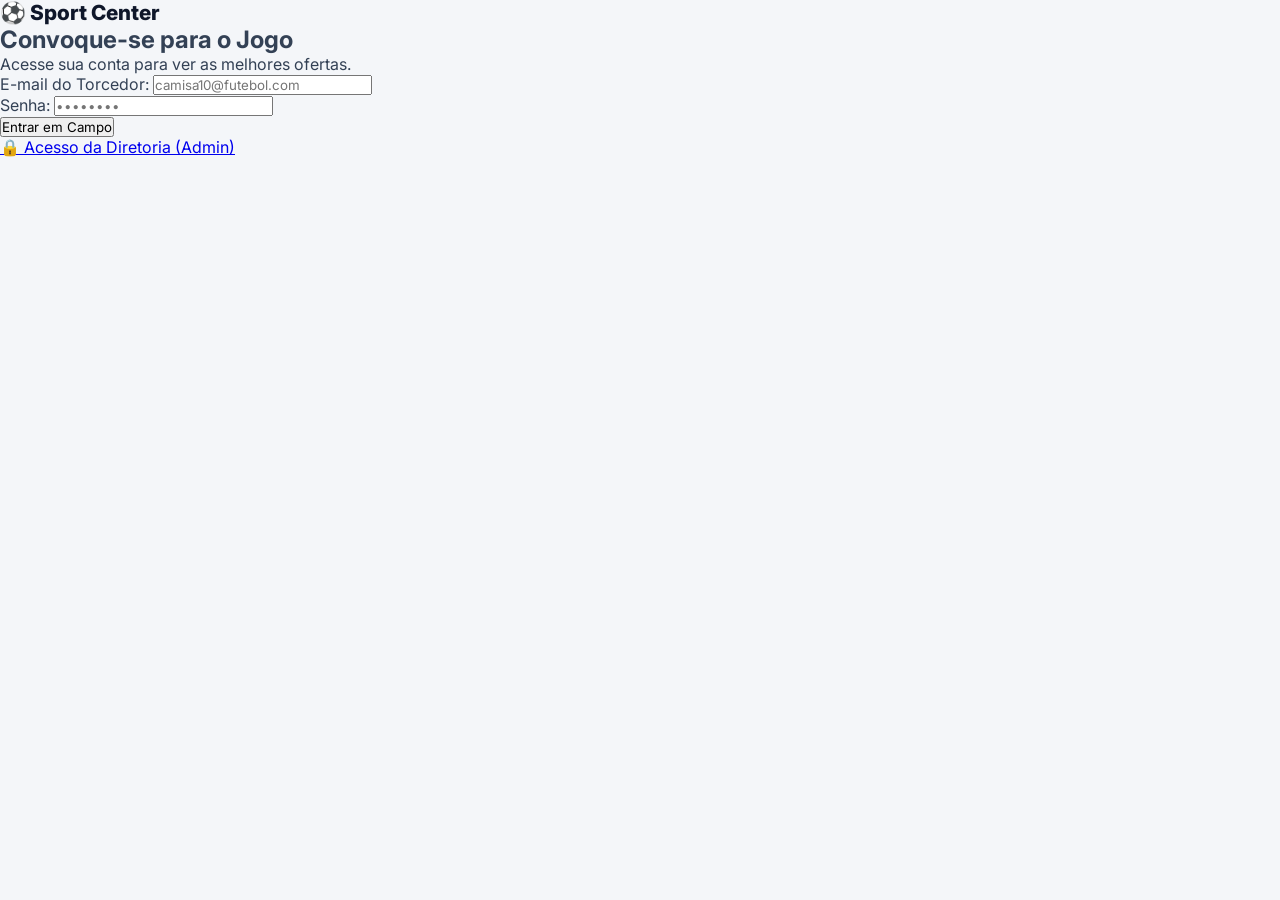
==== index.html @ 6cf95541 "AttIndex" ====
<!DOCTYPE html>
<html lang="pt-BR">
<head>
  <meta charset="UTF-8">
  <meta name="viewport" content="width=device-width, initial-scale=1.0">
  <title>Sport Center | Login</title>
  
  <link rel="stylesheet" href="css/style.css">
  <script src="js/login.js" defer></script>
</head>
<body>
  <header class="header-login">
    <div class="logo">⚽ Sport Center</div>
  </header>

  <main class="main-login">
    <section class="container-login">
      <h1>Convoque-se para o Jogo</h1>
      <p>Acesse sua conta para ver as melhores ofertas.</p>
      
      <form id="form-login">
        <div class="grupo-input">
          <label for="input-email">E-mail do Torcedor:</label>
          <input type="email" id="input-email" placeholder="camisa10@futebol.com" required>
        </div>
        
        <div class="grupo-input">
          <label for="input-senha">Senha:</label>
          <input type="password" id="input-senha" placeholder="••••••••" required>
        </div>
        
        <div id="msg-erro-login" class="mensagem-erro oculto"></div>
        
        <button type="submit" id="btn-login" class="btn-primario">Entrar em Campo</button>
      </form>

      <div class="acesso-admin">
        <a href="admin.html" id="link-admin">🔒 Acesso da Diretoria (Admin)</a>
      </div>
    </section>
  </main>
</body>
</html>
---- css/style.css ----
@import url('https://fonts.googleapis.com/css2?family=Inter:wght@400;500;600;700;800&display=swap');

* {
    margin: 0;
    padding: 0;
    box-sizing: border-box;
    font-family: 'Inter', sans-serif;
}

body {
    background: #f4f6f9;
    color: #334155;
    min-height: 100vh;
}

/* =========================================
   CABEÇALHO PERFEITO (ESQUERDA, MEIO, DIREITA)
   ========================================= */
.header-loja {
    background: #ffffff;
    padding: 15px 40px;
    display: flex;
    justify-content: space-between; /* Afasta os 3 blocos filhos nas pontas */
    align-items: center;
    position: sticky;
    top: 0;
    z-index: 100;
    border-bottom: 1px solid #e2e8f0;
    box-shadow: 0 2px 10px rgba(0,0,0,0.03);
}

.logo {
    font-size: 1.3rem;
    font-weight: 800;
    color: #0f172a;
    display: flex;
    align-items: center;
    gap: 8px;
    flex: 1; /* Distribuição justa */
}

.menu-categorias {
    display: flex;
    gap: 20px;
    align-items: center;
    justify-content: center;
    flex: 2; /* Dá mais espaço para os filtros ficarem centralizados */
}

.categoria {
    background: transparent;
    color: #64748b;
    border: none;
    font-size: 0.9rem;
    font-weight: 600;
    cursor: pointer;
    padding-bottom: 4px;
    border-bottom: 2px solid transparent;
    transition: all 0.2s ease;
}

.categoria:hover, .categoria.ativa {
    color: #0f172a;
}

.categoria.ativa {
    border-bottom: 2px solid #16a34a;
}

.acoes-header {
    display: flex;
    align-items: center;
    justify-content: flex-end;
    gap: 15px;
    flex: 1; /* Distribuição justa */
}

/* Botão voltar para loja (Alinhado à direita no Carrinho) */
.btn-voltar-loja {
    background: transparent;
    color: #16a34a;
    border: 2px solid #16a34a;
    padding: 8px 16px;
    border-radius: 6px;
    font-weight: 700;
    font-size: 0.85rem;
    cursor: pointer;
    transition: 0.2s;
}

.btn-voltar-loja:hover {
    background: #16a34a;
    color: white;
}

/* Elementos de Pesquisa e Carrinho */
.pesquisa {
    display: flex;
    align-items: center;
    background: #f1f5f9;
    border-radius: 50px;
    padding: 6px 14px;
    border: 1px solid #e2e8f0;
}

#campo-pesquisa {
    background: transparent;
    border: none;
    color: #0f172a;
    outline: none;
    width: 160px;
    font-size: 0.85rem;
}

#btn-pesquisar {
    background: transparent;
    border: none;
    cursor: pointer;
}

.btn-carrinho {
    background: #f1f5f9;
    border: 1px solid #e2e8f0;
    border-radius: 50%;
    width: 40px;
    height: 40px;
    display: flex;
    justify-content: center;
    align-items: center;
    font-size: 1rem;
    cursor: pointer;
    position: relative;
    color: #0f172a;
}

.badge {
    position: absolute;
    top: -5px;
    right: -5px;
    background: #ef4444;
    color: #ffffff;
    font-size: 0.7rem;
    font-weight: 700;
    width: 18px;
    height: 18px;
    display: flex;
    justify-content: center;
    align-items: center;
    border-radius: 50%;
}

/* =========================================
   VITRINE E CARTÕES (ALINHAMENTO EM ESQUADRO)
   ========================================= */
.main-vitrine {
    padding: 40px 20px;
    max-width: 1100px;
    margin: 0 auto;
    width: 100%;
}

.grid-vitrine {
    display: grid;
    grid-template-columns: repeat(3, 1fr);
    gap: 30px;
    width: 100%;
}

.card-produto {
    background: #ffffff;
    border: 1px solid #e2e8f0;
    border-radius: 12px;
    padding: 16px;
    display: flex;
    flex-direction: column;
    height: 100%; /* Força cartões da mesma linha a terem o mesmo tamanho */
    box-shadow: 0 4px 6px -1px rgba(0, 0, 0, 0.05);
}

.img-produto {
    width: 100%;
    aspect-ratio: 1 / 1;
    object-fit: contain;
    background: #ffffff;
    margin-bottom: 15px;
}

.info-produto {
    display: flex;
    flex-direction: column;
    flex-grow: 1; /* Ocupa o espaço intermediário */
}

.detalhes h3 {
    font-size: 0.95rem;
    font-weight: 700;
    color: #0f172a;
    margin-bottom: 6px;
}

.descricao-produto {
    font-size: 0.8rem;
    color: #64748b;
    margin-bottom: 15px;
    line-height: 1.4;
}

/* Força todo o bloco de preço/botão a ir para o chão do card */
.acoes {
    margin-top: auto; 
    display: flex;
    flex-direction: column;
    gap: 10px;
    border-top: 1px solid #f1f5f9;
    padding-top: 12px;
}

.acoes label {
    font-size: 0.75rem;
    font-weight: 600;
    color: #64748b;
}

.select-tamanho {
    width: 100%;
    background: #ffffff;
    border: 1px solid #cbd5e1;
    padding: 6px;
    border-radius: 6px;
    font-size: 0.8rem;
    font-weight: 600;
    color: #0f172a;
}

.preco-produto {
    font-size: 1.15rem;
    font-weight: 800;
    color: #16a34a;
}

.btn-adicionar-carrinho {
    background: #16a34a;
    color: #ffffff;
    border: none;
    padding: 10px;
    border-radius: 6px;
    font-weight: 700;
    font-size: 0.85rem;
    cursor: pointer;
    transition: 0.2s;
    width: 100%;
}

.btn-adicionar-carrinho:hover {
    background: #15803d;
}

/* =========================================
   ELEMENTOS DO CARRINHO (ESTILIZAÇÃO)
   ========================================= */
.item-carrinho {
    display: flex;
    align-items: center;
    justify-content: space-between;
    background: #ffffff;
    padding: 16px;
    border-radius: 10px;
    margin-bottom: 15px;
    border: 1px solid #e2e8f0;
}

.img-mini {
    width: 70px;
    height: 70px;
    object-fit: contain;
    background: #ffffff;
    border-radius: 6px;
    border: 1px solid #e2e8f0;
}

.detalhes-item {
    flex-grow: 1;
    margin-left: 20px;
}

.detalhes-item h4 {
    font-size: 0.95rem;
    color: #0f172a;
    margin-bottom: 4px;
}

.detalhes-item p {
    font-size: 0.8rem;
    color: #64748b;
}

.controles-quantidade {
    display: flex;
    align-items: center;
    gap: 12px;
    margin-right: 30px;
}

.controles-quantidade button {
    background: #e2e8f0;
    border: none;
    width: 28px;
    height: 28px;
    border-radius: 6px;
    font-weight: bold;
    cursor: pointer;
    transition: 0.2s;
}

.controles-quantidade button:hover {
    background: #cbd5e1;
}

.btn-remover {
    background: #fee2e2;
    color: #ef4444;
    border: none;
    padding: 8px 12px;
    border-radius: 6px;
    font-size: 0.8rem;
    font-weight: 600;
    cursor: pointer;
    transition: 0.2s;
}

.btn-remover:hover {
    background: #fca5a5;
}

.resumo-carrinho {
    margin-top: 30px;
    background: white;
    padding: 20px;
    border-radius: 10px;
    border: 1px solid #e2e8f0;
    text-align: right;
}

.resumo-carrinho h3 {
    font-size: 1.1rem;
    color: #0f172a;
}

#valor-total-compra {
    color: #16a34a;
    font-size: 1.4rem;
    font-weight: 800;
}

#btn-finalizar-compra {
    background: #16a34a;
    color: white;
    border: none;
    padding: 12px 28px;
    border-radius: 6px;
    font-weight: 700;
    font-size: 1rem;
    cursor: pointer;
    margin-top: 15px;
    transition: 0.2s;
}

#btn-finalizar-compra:hover {
    background: #15803d;
}

/* RESPONVISIDADE */
@media (max-width: 900px) {
    .grid-vitrine { grid-template-columns: repeat(2, 1fr); }
    .header-loja { padding: 15px 20px; }
}
@media (max-width: 600px) {
    .grid-vitrine { grid-template-columns: 1fr; }
    .menu-categorias { display: none; }
    .item-carrinho { flex-direction: column; text-align: center; gap: 15px; }
    .controles-quantidade { margin: 0; }
}

/* ===== CARRINHO - SPORT CENTER ===== */

.main-vitrine {
    background: #f8fafc;
    padding: 20px;
    border-radius: 12px;
}

/* TÍTULO */
h2 {
    font-size: 28px;
    font-weight: bold;
}

/* LISTA DO CARRINHO */
#lista-carrinho {
    display: flex;
    flex-direction: column;
    gap: 15px;
}

/* ITEM DO CARRINHO */
.item-carrinho {
    display: flex;
    align-items: center;
    justify-content: space-between;

    background: #ffffff;
    border-radius: 12px;
    padding: 15px;

    box-shadow: 0 4px 12px rgba(0,0,0,0.08);
    transition: transform 0.2s ease;
}

.item-carrinho:hover {
    transform: scale(1.01);
}

/* IMAGEM */
.img-mini {
    width: 70px;
    height: 70px;
    object-fit: cover;
    border-radius: 10px;
    border: 1px solid #e2e8f0;
}

/* DETALHES */
.detalhes-item {
    flex: 1;
    margin-left: 15px;
}

.detalhes-item h4 {
    margin: 0;
    font-size: 16px;
    color: #0f172a;
}

.detalhes-item p {
    margin: 4px 0;
    color: #475569;
    font-size: 14px;
}

/* CONTROLE DE QUANTIDADE */
.controles-quantidade {
    display: flex;
    align-items: center;
    gap: 8px;
}

.controles-quantidade button {
    width: 28px;
    height: 28px;
    border: none;
    border-radius: 6px;

    background: #0ea5e9;
    color: white;
    font-weight: bold;

    cursor: pointer;
    transition: 0.2s;
}

.controles-quantidade button:hover {
    background: #0284c7;
}

.controles-quantidade span {
    min-width: 20px;
    text-align: center;
    font-weight: bold;
}

/* BOTÃO REMOVER */
.btn-remover {
    background: #ef4444;
    color: white;

    border: none;
    padding: 8px 12px;
    border-radius: 8px;

    cursor: pointer;
    transition: 0.2s;
    margin-left: 10px;
}

.btn-remover:hover {
    background: #dc2626;
}

/* RESUMO DO CARRINHO */
.resumo-carrinho {
    margin-top: 25px;
    padding: 20px;

    background: #ffffff;
    border-radius: 12px;

    box-shadow: 0 4px 12px rgba(0,0,0,0.08);

    display: flex;
    justify-content: space-between;
    align-items: center;
}

/* TOTAL */
#valor-total-compra {
    color: #16a34a;
    font-weight: bold;
}

/* BOTÃO FINALIZAR */
#btn-finalizar-compra {
    background: #16a34a;
    color: white;

    border: none;
    padding: 12px 18px;
    border-radius: 10px;

    font-weight: bold;
    cursor: pointer;

    transition: 0.2s;
}

#btn-finalizar-compra:hover {
    background: #15803d;
}

/* RESPONSIVO */
@media (max-width: 768px) {
    .item-carrinho {
        flex-direction: column;
        align-items: flex-start;
        gap: 10px;
    }

    .resumo-carrinho {
        flex-direction: column;
        gap: 15px;
        align-items: flex-start;
    }
}
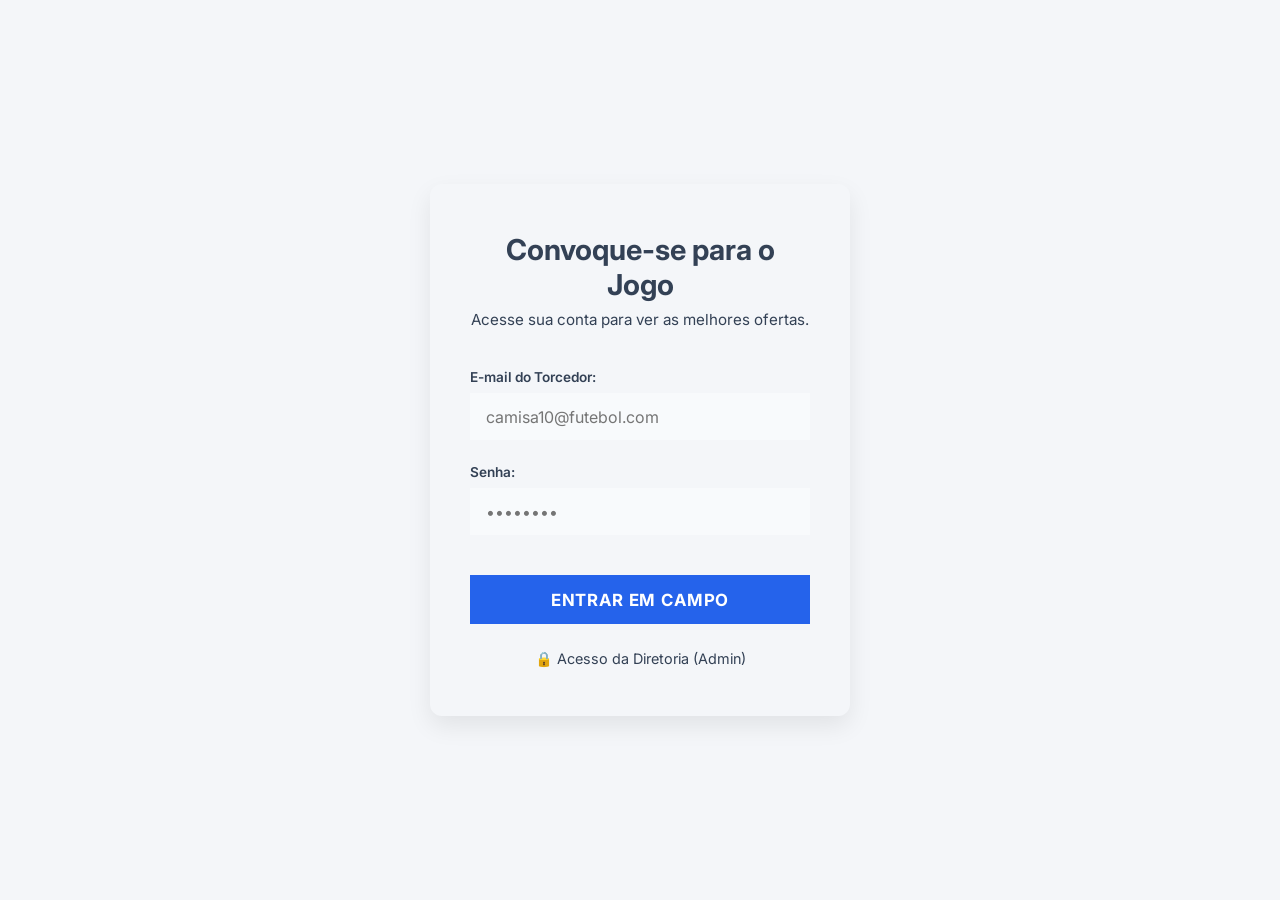
==== commit d2cf10bc: "btnEsvaziar e login adm" ====
--- a/index.html
+++ b/index.html
@@ -34,8 +34,10 @@
         <button type="submit" id="btn-login" class="btn-primario">Entrar em Campo</button>
       </form>
 
-      <div class="acesso-admin">
-        <a href="admin.html" id="link-admin">🔒 Acesso da Diretoria (Admin)</a>
+      <div class="acesso-admin" style="margin-top: 1.5rem; text-align: center;">
+        <a href="#" id="link-admin" style="color: var(--cor-texto-mutado); text-decoration: none; font-size: 0.9rem; transition: color 0.3s;">
+          🔒 Acesso da Diretoria (Admin)
+        </a>
       </div>
     </section>
   </main>
--- a/css/style.css
+++ b/css/style.css
@@ -369,6 +369,25 @@
     background: #15803d;
 }
 
+#btnEsvaziar {
+    background: #dc3545;
+    color: white;
+    border: none;
+    padding: 12px 12px;   
+    border-radius: 6px;   
+    font-weight: 100;     
+    font-size: 1rem;      
+    cursor: pointer;
+    margin-top: 15px;     
+    transition: 0.2s;
+    margin-left: 120px;
+}
+
+#btnEsvaziar:hover {
+    background: #b91c1c;
+}
+
+
 /* RESPONVISIDADE */
 @media (max-width: 900px) {
     .grid-vitrine { grid-template-columns: repeat(2, 1fr); }
@@ -549,4 +568,111 @@
         gap: 15px;
         align-items: flex-start;
     }
+}
+
+/* ==========================================================================
+   TELA DE LOGIN (Estética Moderna e Centralizada)
+   ========================================================================== */
+
+/* Esconde o header na tela de login para um visual mais limpo (opcional, mas recomendado) */
+.header-login {
+  display: none; 
+}
+
+/* Transforma o container principal em uma tela cheia e centraliza o conteúdo */
+.main-login {
+  display: flex;
+  justify-content: center;
+  align-items: center;
+  min-height: 100vh; /* Ocupa 100% da altura da tela */
+  background-color: var(--cor-fundo); 
+  /* Fundo sutilmente cinza para destacar o cartão branco */
+  padding: 1rem;
+}
+
+/* O "Cartão" branco de Login */
+.container-login {
+  background-color: var(--cor-superficie);
+  padding: 3rem 2.5rem;
+  border-radius: 12px; /* Bordas bem arredondadas */
+  box-shadow: 0 10px 25px rgba(0, 0, 0, 0.08); /* Sombra moderna e difusa */
+  width: 100%;
+  max-width: 420px; /* Trava a largura para não esticar no PC */
+  text-align: center;
+  transition: transform 0.3s ease;
+}
+
+/* Tipografia do Cabeçalho do Login */
+.container-login h1 {
+  color: var(--cor-header);
+  margin-bottom: 0.5rem;
+  font-size: 1.8rem;
+  font-weight: 700;
+}
+
+.container-login p {
+  color: var(--cor-texto-mutado);
+  margin-bottom: 2.5rem;
+  font-size: 0.95rem;
+}
+
+/* Alinhamento dos Campos de Entrada */
+.grupo-input {
+  margin-bottom: 1.5rem;
+  text-align: left; /* Mantém os textos explicativos à esquerda */
+}
+
+.grupo-input label {
+  display: block;
+  margin-bottom: 0.5rem;
+  font-weight: 600;
+  color: var(--cor-texto);
+  font-size: 0.85rem;
+}
+
+/* Estilo moderno para os Inputs (E-mail e Senha) */
+.grupo-input input {
+  width: 100%;
+  padding: 0.85rem 1rem;
+  border: 1.5px solid var(--cor-borda);
+  border-radius: var(--raio-borda);
+  font-size: 1rem;
+  background-color: #f8fafc;
+  color: var(--cor-texto);
+  transition: all 0.3s ease;
+}
+
+/* Efeito de "Brilho" quando o usuário clica para digitar */
+.grupo-input input:focus {
+  outline: none;
+  border-color: var(--cor-primaria);
+  background-color: #ffffff;
+  box-shadow: 0 0 0 4px rgba(37, 99, 235, 0.15); /* Aura azul */
+}
+
+/* Botão de Login encorpado */
+#btn-login {
+  width: 100%;
+  padding: 0.9rem;
+  font-size: 1.05rem;
+  font-weight: bold;
+  border-radius: var(--raio-borda);
+  margin-top: 1rem;
+  text-transform: uppercase;
+  letter-spacing: 0.05em;
+
+  background-color: #2563eb;
+  color: white;
+
+  border: none;
+  cursor: pointer;
+  transition: background-color 0.3s ease, transform 0.1s ease;
+}
+
+#btn-login:hover {
+  background-color: #1d4ed8;
+}
+
+#btn-login:active {
+  transform: scale(0.98);
 }
